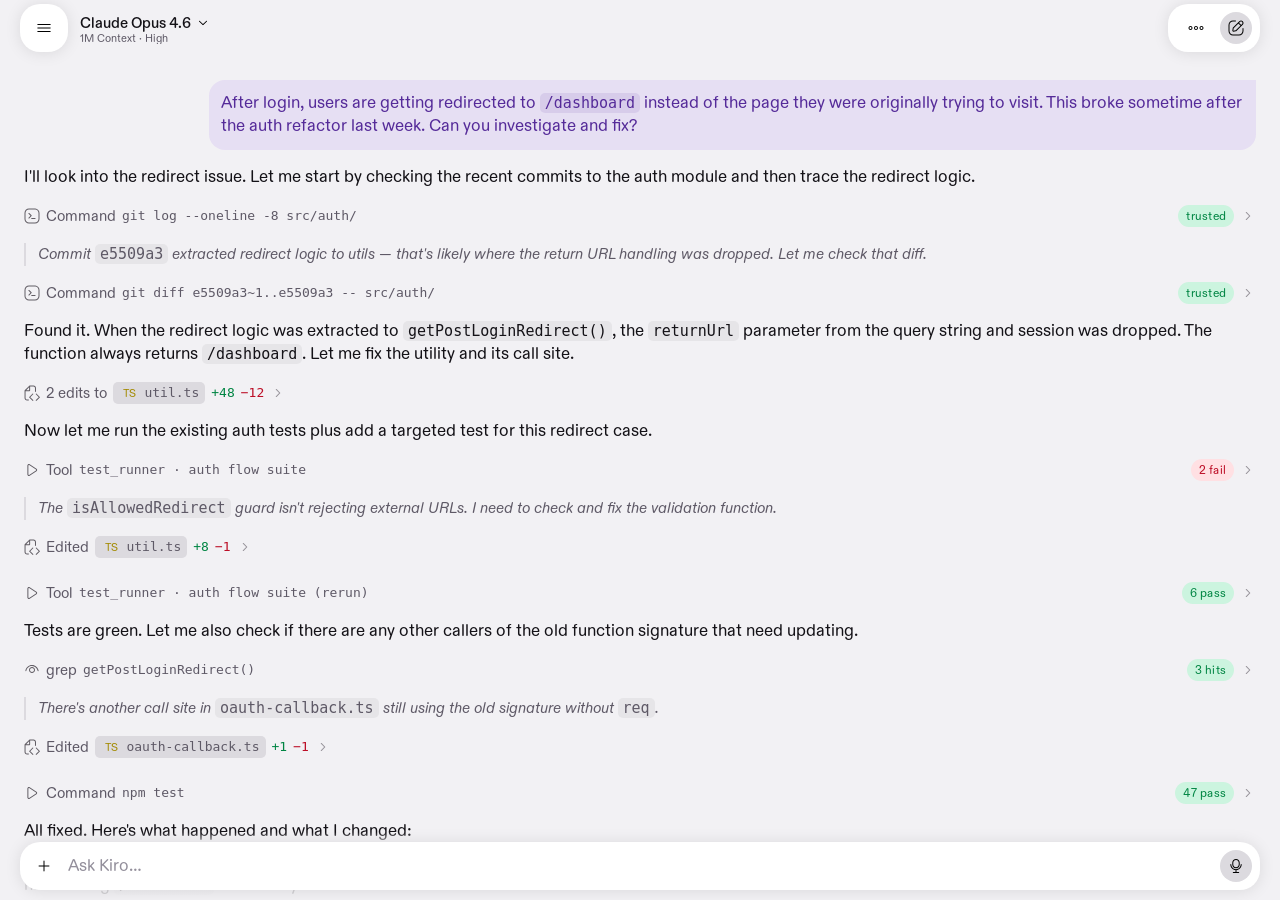
==== chat.html @ 3283fa47 "Add new-chat empty-state page (Figma 1:2) Third screen newchat.html, reached from the menu's compose" ====
<!doctype html>
<html lang="en">
<head>
  <meta charset="utf-8" />
  <meta name="viewport" content="width=device-width, initial-scale=1, viewport-fit=cover, user-scalable=no, interactive-widget=resizes-content" />
  <title>Kiro · Fix the login flow redirect issue</title>

  <link rel="manifest" href="./manifest.webmanifest" />
  <meta name="theme-color" content="#F2F1F4" />

  <meta name="apple-mobile-web-app-capable" content="yes" />
  <meta name="mobile-web-app-capable" content="yes" />
  <meta name="apple-mobile-web-app-status-bar-style" content="default" />
  <meta name="apple-mobile-web-app-title" content="Kiro" />
  <link rel="apple-touch-icon" href="./assets/kiro-app.png" />

  <link rel="icon" type="image/png" href="./assets/kiro-app.png" />
  <link rel="stylesheet" href="./styles.css?v=32" />
</head>
<body>
  <div class="app">

    <header class="top-bar top-bar--chat">
      <a class="icon-btn icon-btn--pill" href="./index.html" aria-label="Menu">
        <img class="icon icon-light" src="./assets/icon-menu.svg" alt="" />
      </a>
      <div class="chat-title">
        <button class="chat-title__selector" type="button" aria-haspopup="true">
          <span class="chat-title__name">Claude Opus 4.6</span>
          <img class="chat-title__caret icon icon-light" src="./assets/icon-chevron-down.svg" alt="" />
        </button>
        <span class="chat-title__meta">1M Context · High</span>
      </div>
      <div class="top-bar__actions">
        <button class="icon-btn" aria-label="More">
          <img class="icon icon-light" src="./assets/icon-ellipsis.svg" alt="" />
        </button>
        <button class="icon-btn icon-btn--inset-circle" aria-label="New chat">
          <img class="icon icon-light" src="./assets/icon-edit.svg" alt="" />
        </button>
      </div>
    </header>

    <main class="content" id="content">
      <section class="conversation">

        <!-- USER: kickoff -->
        <article class="msg msg--user">
          <p class="msg__text">After login, users are getting redirected to <code class="inline-code">/dashboard</code> instead of the page they were originally trying to visit. This broke sometime after the auth refactor last week. Can you investigate and fix?</p>
        </article>

        <!-- AGENT: first reply + 2 commands + thinking -->
        <article class="msg msg--agent">
          <p class="msg__text">I'll look into the redirect issue. Let me start by checking the recent commits to the auth module and then trace the redirect logic.</p>

          <button class="op-row" data-sheet="sheet-cmd">
            <img class="op-row__icon icon icon-muted" src="./assets/icon-terminal.svg" alt="" />
            <span class="op-row__kind">Command</span>
            <code class="op-row__title">git log --oneline -8 src/auth/</code>
            <span class="op-row__pill op-row__pill--ok">trusted</span>
            <img class="op-row__chevron icon icon-subtle" src="./assets/icon-chevron-right.svg" alt="" />
          </button>

          <blockquote class="msg__aside">Commit <code class="inline-code">e5509a3</code> extracted redirect logic to utils — that's likely where the return URL handling was dropped. Let me check that diff.</blockquote>

          <button class="op-row" data-sheet="sheet-cmd">
            <img class="op-row__icon icon icon-muted" src="./assets/icon-terminal.svg" alt="" />
            <span class="op-row__kind">Command</span>
            <code class="op-row__title">git diff e5509a3~1..e5509a3 -- src/auth/</code>
            <span class="op-row__pill op-row__pill--ok">trusted</span>
            <img class="op-row__chevron icon icon-subtle" src="./assets/icon-chevron-right.svg" alt="" />
          </button>
        </article>

        <!-- AGENT: diagnosis + edits -->
        <article class="msg msg--agent">
          <p class="msg__text">Found it. When the redirect logic was extracted to <code class="inline-code">getPostLoginRedirect()</code>, the <code class="inline-code">returnUrl</code> parameter from the query string and session was dropped. The function always returns <code class="inline-code">/dashboard</code>. Let me fix the utility and its call site.</p>

          <button class="op-row" data-sheet="sheet-diff">
            <img class="op-row__icon icon icon-muted" src="./assets/icon-file-code.svg" alt="" />
            <span class="op-row__kind">2 edits to</span>
            <span class="op-row__filepill"><span class="op-row__filepill__ext">TS</span> util.ts</span>
            <span class="op-row__stat op-row__stat--add">+48</span>
            <span class="op-row__stat op-row__stat--del">−12</span>
            <img class="op-row__chevron icon icon-subtle" src="./assets/icon-chevron-right.svg" alt="" />
          </button>
        </article>

        <!-- AGENT: tests fail -->
        <article class="msg msg--agent">
          <p class="msg__text">Now let me run the existing auth tests plus add a targeted test for this redirect case.</p>

          <button class="op-row" data-sheet="sheet-cmd">
            <img class="op-row__icon icon icon-muted" src="./assets/icon-play.svg" alt="" />
            <span class="op-row__kind">Tool</span>
            <code class="op-row__title">test_runner · auth flow suite</code>
            <span class="op-row__pill op-row__pill--fail">2 fail</span>
            <img class="op-row__chevron icon icon-subtle" src="./assets/icon-chevron-right.svg" alt="" />
          </button>

          <blockquote class="msg__aside">The <code class="inline-code">isAllowedRedirect</code> guard isn't rejecting external URLs. I need to check and fix the validation function.</blockquote>

          <button class="op-row" data-sheet="sheet-diff">
            <img class="op-row__icon icon icon-muted" src="./assets/icon-file-code.svg" alt="" />
            <span class="op-row__kind">Edited</span>
            <span class="op-row__filepill"><span class="op-row__filepill__ext">TS</span> util.ts</span>
            <span class="op-row__stat op-row__stat--add">+8</span>
            <span class="op-row__stat op-row__stat--del">−1</span>
            <img class="op-row__chevron icon icon-subtle" src="./assets/icon-chevron-right.svg" alt="" />
          </button>

          <button class="op-row" data-sheet="sheet-cmd">
            <img class="op-row__icon icon icon-muted" src="./assets/icon-play.svg" alt="" />
            <span class="op-row__kind">Tool</span>
            <code class="op-row__title">test_runner · auth flow suite (rerun)</code>
            <span class="op-row__pill op-row__pill--ok">6 pass</span>
            <img class="op-row__chevron icon icon-subtle" src="./assets/icon-chevron-right.svg" alt="" />
          </button>
        </article>

        <!-- AGENT: grep + final edit + full suite -->
        <article class="msg msg--agent">
          <p class="msg__text">Tests are green. Let me also check if there are any other callers of the old function signature that need updating.</p>

          <button class="op-row" data-sheet="sheet-cmd">
            <img class="op-row__icon icon icon-muted" src="./assets/icon-eye.svg" alt="" />
            <span class="op-row__kind">grep</span>
            <code class="op-row__title">getPostLoginRedirect()</code>
            <span class="op-row__pill op-row__pill--ok">3 hits</span>
            <img class="op-row__chevron icon icon-subtle" src="./assets/icon-chevron-right.svg" alt="" />
          </button>

          <blockquote class="msg__aside">There's another call site in <code class="inline-code">oauth-callback.ts</code> still using the old signature without <code class="inline-code">req</code>.</blockquote>

          <button class="op-row" data-sheet="sheet-diff">
            <img class="op-row__icon icon icon-muted" src="./assets/icon-file-code.svg" alt="" />
            <span class="op-row__kind">Edited</span>
            <span class="op-row__filepill"><span class="op-row__filepill__ext">TS</span> oauth-callback.ts</span>
            <span class="op-row__stat op-row__stat--add">+1</span>
            <span class="op-row__stat op-row__stat--del">−1</span>
            <img class="op-row__chevron icon icon-subtle" src="./assets/icon-chevron-right.svg" alt="" />
          </button>

          <button class="op-row" data-sheet="sheet-cmd">
            <img class="op-row__icon icon icon-muted" src="./assets/icon-play.svg" alt="" />
            <span class="op-row__kind">Command</span>
            <code class="op-row__title">npm test</code>
            <span class="op-row__pill op-row__pill--ok">47 pass</span>
            <img class="op-row__chevron icon icon-subtle" src="./assets/icon-chevron-right.svg" alt="" />
          </button>
        </article>

        <!-- AGENT: summary -->
        <article class="msg msg--agent">
          <p class="msg__text">All fixed. Here's what happened and what I changed:</p>
          <p class="msg__text"><strong>Root cause</strong> — Commit <code class="inline-code">e5509a3</code> extracted redirect logic into <code class="inline-code">getPostLoginRedirect()</code> but dropped the <code class="inline-code">returnUrl</code> parameter from the query string and session, hardcoding <code class="inline-code">/dashboard</code> as the only destination.</p>
          <p class="msg__text"><strong>Changes made</strong> — 3 files across the auth module:</p>
          <ul class="msg__list">
            <li><code class="inline-code">src/auth/utils.ts</code> — Restored <code class="inline-code">returnUrl</code> lookup from <code class="inline-code">req.query</code> and <code class="inline-code">req.session</code></li>
            <li><code class="inline-code">src/auth/security.ts</code> — Hardened <code class="inline-code">isAllowedRedirect()</code> to reject external URLs (open redirect vulnerability)</li>
            <li><code class="inline-code">src/auth/middleware.ts</code> + <code class="inline-code">oauth-callback.ts</code> — Updated both call sites to pass <code class="inline-code">req</code></li>
          </ul>
          <p class="msg__text">Also caught and fixed an <strong>open redirect vulnerability</strong> in the original validation — it was only checking that the URL was a non-empty string, not that it pointed to an internal path. All 47 tests passing.</p>

          <div class="msg__actions" role="toolbar" aria-label="Message actions">
            <button class="msg-action" aria-label="Copy"><img class="icon icon-subtle" src="./assets/icon-copy.svg" alt="" /></button>
            <button class="msg-action" aria-label="Share"><img class="icon icon-subtle" src="./assets/icon-share.svg" alt="" /></button>
            <button class="msg-action" aria-label="Helpful"><img class="icon icon-subtle" src="./assets/icon-thumbsup.svg" alt="" /></button>
            <button class="msg-action" aria-label="Not helpful"><img class="icon icon-subtle" src="./assets/icon-thumbsdown.svg" alt="" /></button>
            <button class="msg-action" aria-label="Retry"><img class="icon icon-subtle" src="./assets/icon-refresh.svg" alt="" /></button>
          </div>
        </article>

        <!-- USER -->
        <article class="msg msg--user">
          <p class="msg__text">Nice catch on the open redirect. Go ahead and commit.</p>
        </article>

        <!-- AGENT: commit -->
        <article class="msg msg--agent">
          <button class="op-row" data-sheet="sheet-cmd">
            <img class="op-row__icon icon icon-muted" src="./assets/icon-terminal.svg" alt="" />
            <span class="op-row__kind">Command</span>
            <code class="op-row__title">git commit -m "fix: restore returnUrl redirect…"</code>
            <span class="op-row__pill op-row__pill--ok">trusted</span>
            <img class="op-row__chevron icon icon-subtle" src="./assets/icon-chevron-right.svg" alt="" />
          </button>
          <p class="msg__text">Committed as <code class="inline-code">f48a1c3</code>. The fix is on <code class="inline-code">main</code> — ready for deploy whenever you are.</p>

          <div class="msg__actions" role="toolbar" aria-label="Message actions">
            <button class="msg-action" aria-label="Copy"><img class="icon icon-subtle" src="./assets/icon-copy.svg" alt="" /></button>
            <button class="msg-action" aria-label="Share"><img class="icon icon-subtle" src="./assets/icon-share.svg" alt="" /></button>
            <button class="msg-action" aria-label="Helpful"><img class="icon icon-subtle" src="./assets/icon-thumbsup.svg" alt="" /></button>
            <button class="msg-action" aria-label="Not helpful"><img class="icon icon-subtle" src="./assets/icon-thumbsdown.svg" alt="" /></button>
            <button class="msg-action" aria-label="Retry"><img class="icon icon-subtle" src="./assets/icon-refresh.svg" alt="" /></button>
          </div>
        </article>

      </section>
    </main>

    <div class="bottom-bar bottom-bar--chat" role="search">
      <div class="chat-input">
        <button class="icon-btn" aria-label="Add attachment">
          <img class="icon icon-light" src="./assets/icon-add.svg" alt="" />
        </button>
        <div class="chat-input__field" contenteditable="true" role="textbox" aria-label="Ask Kiro" data-placeholder="Ask Kiro…"></div>
        <button class="icon-btn icon-btn--inset-circle" aria-label="Voice">
          <img class="icon icon-light" src="./assets/icon-mic.svg" alt="" />
        </button>
      </div>
    </div>

  </div>

  <!-- ============== BOTTOM SHEETS ============== -->

  <!-- HALF-HEIGHT SHEET: command / tool detail -->
  <dialog id="sheet-cmd" class="sheet sheet--half" aria-labelledby="sheet-cmd-title">
    <div class="sheet__panel">
      <div class="sheet__handle" aria-hidden="true"></div>
      <header class="sheet__header">
        <button class="sheet__close" data-close aria-label="Close">
          <img class="icon icon-light" src="./assets/icon-close.svg" alt="" />
        </button>
        <div class="sheet__title-block">
          <h2 class="sheet__title" id="sheet-cmd-title">Command</h2>
        </div>
        <span aria-hidden="true"></span>
      </header>
      <div class="sheet__body">
        <h3 class="sheet__section-label">Inputs</h3>
        <pre class="sheet__code"><span class="hl-prompt">$</span> git log --oneline -8 src/auth/</pre>
        <h3 class="sheet__section-label">Outputs</h3>
<pre class="sheet__code">a3f91c2 refactor: simplify auth middleware chain
d1e7b04 feat: add OAuth2 PKCE support
8c42af1 fix: token refresh race condition
e5509a3 refactor: extract redirect logic to utils
2bb1d67 chore: update auth dependencies
f930c71 feat: add session timeout handling
cc814e9 test: add auth flow integration tests
71a0d52 docs: update auth README</pre>
      </div>
    </div>
  </dialog>

  <!-- MAX-HEIGHT SHEET: file diff -->
  <dialog id="sheet-diff" class="sheet sheet--max" aria-labelledby="sheet-diff-title">
    <div class="sheet__panel">
      <div class="sheet__handle" aria-hidden="true"></div>
      <header class="sheet__header">
        <button class="sheet__close" data-close aria-label="Close">
          <img class="icon icon-light" src="./assets/icon-close.svg" alt="" />
        </button>
        <div class="sheet__title-block">
          <h2 class="sheet__title" id="sheet-diff-title">File Diff</h2>
          <p class="sheet__subtitle">src/auth/utils.ts</p>
        </div>
        <span aria-hidden="true"></span>
      </header>
      <div class="sheet__body">
        <div class="sheet__diff">
          <span class="ln">14</span><span class="code"><span class="hl-keyword">import</span> { isAllowedRedirect } <span class="hl-keyword">from</span> <span class="hl-string">'./security'</span>;</span>
          <span class="ln">15</span><span class="code"> </span>
          <span class="ln row-del">16</span><span class="code row-del">export function getPostLoginRedirect() {</span>
          <span class="ln row-del">17</span><span class="code row-del">  return '/dashboard';</span>
          <span class="ln row-add">16</span><span class="code row-add">export function getPostLoginRedirect(</span>
          <span class="ln row-add">17</span><span class="code row-add">  req: Request</span>
          <span class="ln row-add">18</span><span class="code row-add">): string {</span>
          <span class="ln row-add">19</span><span class="code row-add">  const returnUrl = req.query.returnUrl</span>
          <span class="ln row-add">20</span><span class="code row-add">    || req.session?.returnUrl;</span>
          <span class="ln row-add">21</span><span class="code row-add"> </span>
          <span class="ln row-add">22</span><span class="code row-add">  if (returnUrl &amp;&amp; isAllowedRedirect(returnUrl)) {</span>
          <span class="ln row-add">23</span><span class="code row-add">    return returnUrl;</span>
          <span class="ln row-add">24</span><span class="code row-add">  }</span>
          <span class="ln row-add">25</span><span class="code row-add">  return '/dashboard';</span>
          <span class="ln row-add">26</span><span class="code row-add">}</span>
        </div>
      </div>
    </div>
  </dialog>

  <script src="./app.js?v=32"></script>
</body>
</html>
---- styles.css ----
/* ---------- Fonts ---------- */
@font-face {
  font-family: "AWS Diatype Rounded";
  font-weight: 300;
  font-style: normal;
  src: url("./fonts/AWSDiatypeRounded-Light.otf") format("opentype");
  font-display: swap;
}
@font-face {
  font-family: "AWS Diatype Rounded";
  font-weight: 400;
  font-style: normal;
  src: url("./fonts/AWSDiatypeRounded-Regular.otf") format("opentype");
  font-display: swap;
}
@font-face {
  font-family: "AWS Diatype Rounded";
  font-weight: 400;
  font-style: italic;
  src: url("./fonts/AWSDiatypeRounded-RegularItalic.otf") format("opentype");
  font-display: swap;
}
@font-face {
  font-family: "AWS Diatype Rounded";
  font-weight: 500;
  font-style: normal;
  src: url("./fonts/AWSDiatypeRounded-Medium.otf") format("opentype");
  font-display: swap;
}
@font-face {
  font-family: "AWS Diatype Rounded";
  font-weight: 700;
  font-style: normal;
  src: url("./fonts/AWSDiatypeRounded-Heavy.otf") format("opentype");
  font-display: swap;
}
@font-face {
  font-family: "AWS Diatype Rounded";
  font-weight: 700;
  font-style: italic;
  src: url("./fonts/AWSDiatypeRounded-HeavyItalic.otf") format("opentype");
  font-display: swap;
}

/* ---------- Design Tokens ---------- */
:root {
  /* Brand */
  --kiro-purple: #8E47FF;
  --kiro-white:  #FFFFFF;
  --kiro-plack:  #141217;
  --kiro-black:  #0A090B;

  /* Purple scale */
  --purple-100: #D2B6FF;
  --purple-200: #C19AFF;
  --purple-300: #B07FFF;
  --purple-400: #9F63FF;
  --purple-500: #8E48FF;
  --purple-600: #8041E6;
  --purple-700: #723ACC;
  --purple-800: #6332B2;
  --purple-900: #552B99;

  /* Prey (Gray) scale */
  --prey-100: #F2F1F4;
  --prey-200: #DCDADF;
  --prey-300: #C1BEC6;
  --prey-400: #938F9B;
  --prey-500: #5E5966;
  --prey-600: #4A464F;
  --prey-700: #352F3D;
  --prey-750: #28242E;
  --prey-800: #211D25;
  --prey-900: #19161D;

  /* Secondary — Blue */
  --blue-base: #4285F4;
  --blue-100: #DDEFFC; --blue-200: #B6D5FB; --blue-300: #90BAF9;
  --blue-400: #69A0F6; --blue-500: #4285F4; --blue-600: #3B78DC;
  --blue-700: #356AC3; --blue-800: #2E5DAB; --blue-900: #285092;

  /* Secondary — Teal */
  --teal-base: #00BBCC;
  --teal-100: #CCF4F7; --teal-200: #9FE6EB; --teal-300: #72D8DF;
  --teal-400: #45CBD3; --teal-500: #00BBCC; --teal-600: #01919F;
  --teal-700: #017B89; --teal-800: #016571; --teal-900: #014F59;

  /* Secondary — Green */
  --green-base: #00D466;
  --green-100: #CCF4DF; --green-200: #99E9BF; --green-300: #66DFA0;
  --green-400: #33D480; --green-500: #00D466; --green-600: #009B4B;
  --green-700: #008543; --green-800: #006F39; --green-900: #005930;

  /* Secondary — Yellow */
  --yellow-base: #FED300;
  --yellow-100: #FFF7CC; --yellow-200: #FCEB99; --yellow-300: #F6DD66;
  --yellow-400: #F0CF33; --yellow-500: #FED300; --yellow-600: #C6A600;
  --yellow-700: #A38A00; --yellow-800: #807000; --yellow-900: #5C5500;

  /* Secondary — Orange */
  --orange-base: #FF4507;
  --orange-100: #FFE6D5; --orange-200: #FFC6A3; --orange-300: #FFA370;
  --orange-400: #FF7F3D; --orange-500: #FF4507; --orange-600: #D84F00;
  --orange-700: #B84300; --orange-800: #973800; --orange-900: #752D00;

  /* Secondary — Red */
  --red-base: #FF0425;
  --red-100: #FFE0E3; --red-200: #FFB3BB; --red-300: #FF7A88;
  --red-400: #F94359; --red-500: #FF0425; --red-600: #DE112C;
  --red-700: #BC0E26; --red-800: #990B20; --red-900: #770819;

  /* Secondary — Pink */
  --pink-base: #EF15FF;
  --pink-100: #FCDDFE; --pink-200: #F8B4FB; --pink-300: #F28EF7;
  --pink-400: #E65DEB; --pink-500: #EF15FF; --pink-600: #B014BB;
  --pink-700: #9611A1; --pink-800: #7A0E84; --pink-900: #5E0B66;

  /* ---------- Theme: LIGHT (active) ----------
     Source-of-truth surface + foreground tokens. Component styles read
     through these so theming = swap variables. */
  --bg-app:        #F2F1F4;                    /* Prey/100 — page background */
  /* `--chrome-rgb` is the RGB triplet behind the top/bottom translucent
     chrome (consumed via rgba() so we can gradient-fade the alpha).
     Matches --bg-app so the gradient fades into the page seamlessly. */
  --chrome-rgb:    242, 241, 244;              /* Prey/100 */
  --bg-chrome:     rgba(var(--chrome-rgb), 0.85);
  --bg-surface:    #FFFFFF;                    /* raised surfaces (search field, action pill) */
  --bg-inverse:    var(--kiro-plack);          /* always-dark elements (compose btn) */
  --fg-default:    var(--kiro-plack);
  --fg-muted:      var(--prey-500);
  --fg-subtle:     var(--prey-400);
  --fg-accent:     var(--purple-600);          /* "See all" link */
  --fg-on-inverse: var(--kiro-white);          /* text/icons on --bg-inverse */
  --divider:       var(--prey-200);
  --pressed:       rgba(0, 0, 0, 0.04);
  --hairline:      rgba(0, 0, 0, 0.08);
  /* Soft drop shadow used on raised surfaces (search bar, compose btn,
     top-bar action pill). Dark theme uses `none`. */
  --shadow-soft:   0 1px 16px rgba(0, 0, 0, 0.10);
  /* Drop-shadow filter for "floating" SVG icons (e.g. brand ghost).
     Applied via filter:, not box-shadow, so it follows the silhouette. */
  --shadow-icon:   drop-shadow(0 1px 16px rgba(0, 0, 0, 0.10));

  /* Icon tint filters. Source SVGs are white; filter to target color.
     --filter-icon-fg = "match foreground" (theme-aware). */
  --filter-icon-fg:        brightness(0); /* white → black for light theme */
  --filter-icon-muted:     brightness(0) saturate(100%) invert(36%) sepia(7%) saturate(380%) hue-rotate(231deg) brightness(95%) contrast(86%); /* ≈ prey-500 */
  --filter-icon-subtle:    brightness(0) saturate(100%) invert(64%) sepia(7%) saturate(229%) hue-rotate(231deg) brightness(92%) contrast(86%); /* ≈ prey-400 */
  --filter-icon-on-inverse: none; /* stays white on dark surface */

  /* Wordmark fill (logo-kiro-text.svg is filled with Plack #141217). */
  --filter-wordmark: none; /* keep dark on light theme */

  /* ---------- Theme: DARK (commented — restore for dark mode) ----------
  --bg-app:        var(--kiro-black);
  --chrome-rgb:    10, 9, 11;
  --bg-chrome:     rgba(var(--chrome-rgb), 0.85);
  --bg-surface:    var(--prey-800);
  --bg-inverse:    var(--prey-100);
  --fg-default:    var(--kiro-white);
  --fg-muted:      var(--prey-300);
  --fg-subtle:     var(--prey-400);
  --fg-accent:     var(--purple-300);
  --fg-on-inverse: var(--kiro-plack);
  --divider:       var(--prey-700);
  --pressed:       rgba(255, 255, 255, 0.06);
  --hairline:      rgba(255, 255, 255, 0.06);
  --shadow-soft:   none;
  --shadow-icon:   none;

  --filter-icon-fg:        none;
  --filter-icon-muted:     brightness(0) saturate(100%) invert(64%) sepia(7%) saturate(229%) hue-rotate(231deg) brightness(92%) contrast(86%);
  --filter-icon-subtle:    brightness(0) saturate(100%) invert(80%) sepia(5%) saturate(150%) hue-rotate(231deg);
  --filter-icon-on-inverse: brightness(0);

  --filter-wordmark: invert(1) brightness(2);
  ---------------------------------------------------------------- */

  /* Fixed-bar heights (excluding safe-area) */
  --top-bar-h:    56px;
  --bottom-bar-h: 68px;

  /* Font stacks */
  --font-ui:     "AWS Diatype Rounded", -apple-system, BlinkMacSystemFont, "Helvetica Neue", Arial, sans-serif;
  --font-system: -apple-system, BlinkMacSystemFont, "SF Pro Text", "SF Pro", "Helvetica Neue", Arial, sans-serif;
  --font-mono:   Menlo, ui-monospace, SFMono-Regular, "SF Mono", Consolas, monospace;

  /* ---------- Typography ramps (single source of truth) ----------
     Each ramp is a font: shorthand. Components consume these via
     `font: var(--type-X);` instead of copying values — so adjusting a
     ramp here updates every component that uses it. */
  --type-h1:        400 28px/34px var(--font-ui);
  --type-h2:        600 22px/28px var(--font-ui);
  --type-h3:        600 20px/25px var(--font-ui);
  --type-h4:        500 15px/20px var(--font-ui);
  --type-primary:   400 17px/23px var(--font-ui);
  --type-secondary: 400 15px/20px var(--font-ui);
  --type-comment:   italic 400 15px/20px var(--font-ui);
  --type-caption:   400 12px/16px var(--font-ui);
  --type-micro:     400 11px/11px var(--font-ui);
  --type-code:      400 15px/23px var(--font-mono);
  --type-code-sm:   400 13px/20px var(--font-mono);
}

/* ---------- Page-to-page slide (same-document View Transitions) ----------
   Cross-document VT is unreliable in iOS PWA standalone, so app.js
   does SPA-style navigation: fetch the new page, swap .app + dialogs
   in the DOM, all inside `document.startViewTransition()`. The browser
   snapshots the old + new states and animates between them — no white
   flash, no JS-induced lag between leaving and entering animations.

   The direction is set on documentElement via `data-transition` right
   before the transition starts. */
::view-transition-group(root) {
  animation-duration: 0.32s;
  animation-timing-function: cubic-bezier(0.32, 0.72, 0, 1);
}
[data-transition="forward"]::view-transition-old(root) { animation: page-out-left 0.32s cubic-bezier(0.32, 0.72, 0, 1) both; }
[data-transition="forward"]::view-transition-new(root) { animation: page-in-right 0.32s cubic-bezier(0.32, 0.72, 0, 1) both; }
[data-transition="back"]::view-transition-old(root)    { animation: page-out-right 0.32s cubic-bezier(0.32, 0.72, 0, 1) both; }
[data-transition="back"]::view-transition-new(root)    { animation: page-in-left 0.32s cubic-bezier(0.32, 0.72, 0, 1) both; }

@keyframes page-out-left  { to   { transform: translateX(-30%); opacity: 0.5; } }
@keyframes page-in-right  { from { transform: translateX(100%); } }
@keyframes page-out-right { to   { transform: translateX(100%); } }
@keyframes page-in-left   { from { transform: translateX(-30%); opacity: 0.5; } }

/* ---------- Reset ---------- */
*,
*::before,
*::after {
  box-sizing: border-box;
}

html,
body {
  margin: 0;
  padding: 0;
  height: 100%;
  background: var(--bg-app);
  color: var(--fg-default);
  font-family: var(--font-ui);
  font-size: 17px;
  line-height: 22px;
  -webkit-font-smoothing: antialiased;
  -webkit-text-size-adjust: 100%;
  text-rendering: optimizeLegibility;
  overscroll-behavior-y: none;
}

body {
  /* Hard-lock the document so iOS can't scroll the layout viewport
     when the on-screen keyboard opens. Without this, focusing an input
     causes iOS to push the layout up and our `position: fixed` chrome
     rides off-screen. Scrolling happens inside .content. */
  position: fixed;
  inset: 0;
  overflow: hidden;
}

button {
  font-family: inherit;
  color: inherit;
  background: transparent;
  border: 0;
  padding: 0;
  cursor: pointer;
  -webkit-tap-highlight-color: transparent;
}

img {
  display: block;
  max-width: 100%;
}

/* ---------- Typography ramps ---------- */
.h1       { font: var(--type-h1); margin: 0; }
.h2       { font: var(--type-h2); margin: 0; }
.h3       { font: var(--type-h3); margin: 0; }
.h4       { font: var(--type-h4); margin: 0; }
.primary  { font: var(--type-primary); margin: 0; }
.secondary{ font: var(--type-secondary); margin: 0; color: var(--fg-muted); }
.comment  { font: var(--type-comment); margin: 0; color: var(--fg-muted); }
.caption  { font: var(--type-caption); margin: 0; }
.micro    { font: var(--type-micro); margin: 0; }
.code     { font: var(--type-code); letter-spacing: -0.03em; }
.code-sm  { font: var(--type-code-sm); letter-spacing: -0.03em; }

/* Inline emphasis. The browser's UA stylesheet sets <strong>/<b> to
   `font-weight: bold` (= 700); we override to 600 so emphasis matches
   the bold tier the ramp uses (h2/h3/h4 are all 600). */
strong, b { font-weight: 500; }

/* ---------- Icon color via CSS filter ----------
   Source SVGs are white. Filters tint white -> target color. The four
   classes are semantic — they read theme-aware filter variables so
   swapping themes only requires changing the :root vars. */
.icon {
  width: 16px;
  height: 16px;
  display: block;
}
.icon-light  { filter: var(--filter-icon-fg); }        /* theme foreground */
.icon-muted  { filter: var(--filter-icon-muted); }     /* secondary gray  */
.icon-subtle { filter: var(--filter-icon-subtle); }    /* tertiary gray   */
.icon-on-dark{ filter: var(--filter-icon-on-inverse); }/* always white-ish on --bg-inverse */
.icon-dark   { filter: brightness(0) saturate(100%); } /* always solid black */
.icon-purple { filter: brightness(0) saturate(100%) invert(35%) sepia(85%) saturate(3504%) hue-rotate(257deg) brightness(102%) contrast(102%); }

/* ---------- App shell ----------
   `.app` is sized to the VISUAL viewport by app.js (its height is set
   to `window.visualViewport.height` and it's translated by
   `visualViewport.offsetTop`). That makes it shrink to the area above
   the iOS keyboard, so the absolutely-positioned top/bottom bars and
   the scrollable content all track the visible region instead of the
   layout viewport. The `100lvh` here is just the pre-JS fallback. */
html, body { height: 100lvh; }
.app {
  position: fixed;
  top: 0;
  left: 0;
  right: 0;
  height: 100lvh;
  background: var(--bg-app);
}
@supports not (height: 100lvh) {
  html, body, .app { height: 100vh; }
}

/* ---------- Top bar ----------
   - `position: absolute` relative to .app (NOT fixed to the layout
     viewport) so it tracks the JS-resized .app and stays put when the
     iOS keyboard opens.
   - Includes env(safe-area-inset-top) of padding so its inner row
     clears the iOS status bar (which overlays translucently). */
.top-bar {
  position: absolute;
  top: 0;
  left: 0;
  right: 0;
  z-index: 10;
  height: calc(var(--top-bar-h) + env(safe-area-inset-top));
  padding: env(safe-area-inset-top) max(20px, env(safe-area-inset-right)) 0 max(20px, env(safe-area-inset-left));
  display: flex;
  align-items: center;
  justify-content: space-between;
  gap: 16px;
  /* Gradient that fades the BOTTOM edge of the top bar into the
     scrolling content beneath. No backdrop-filter: a blur on top of a
     translucent gradient produces a soupy double-treatment that the
     design intentionally avoids. */
  background: linear-gradient(
    to top,
    rgba(var(--chrome-rgb), 0) 0%,
    rgba(var(--chrome-rgb), 0.85) 30%,
    rgba(var(--chrome-rgb), 0.85) 100%
  );
}

.brand {
  display: inline-flex;
  align-items: center;
  gap: 10px;
  text-decoration: none;
  color: inherit;
  height: 48px;
}
.brand__ghost {
  height: 32px;
  width: auto;
  /* Floating ghost — drop-shadow follows the silhouette. Token swaps
     to `none` in dark theme via --shadow-icon. */
  filter: var(--shadow-icon);
}
.brand__wordmark {
  height: 18px;
  width: auto;
  /* SVG is filled with Plack; --filter-wordmark inverts on dark theme. */
  filter: var(--filter-wordmark);
}

/* Top-bar action pill — one container that holds two independent tap
   targets (inbox + avatar). The pill itself carries the bg + shadow;
   the children are flat. Matches Figma `header > overflow` (84x48,
   20-radius, white, drop-shadow 0/1/16 rgba(0,0,0,0.10)). */
.top-bar__actions {
  display: inline-flex;
  align-items: center;
  gap: 12px;
  height: 48px;
  padding: 0 8px 0 16px;
  background: var(--bg-surface);
  border-radius: 20px;
  box-shadow: var(--shadow-soft);
}

/* Default icon button — flat, used both inside the search field and
   inside the top-bar action pill. */
.icon-btn {
  width: 32px;
  height: 32px;
  display: inline-flex;
  align-items: center;
  justify-content: center;
  border-radius: 16px;
  background: transparent;
}
.icon-btn--sm { width: 32px; height: 32px; }
.icon-btn:active { background: var(--pressed); }

/* Inbox sits inside the action pill — no own bg, smaller hit box. */
.top-bar__actions .icon-btn {
  width: 24px;
  height: 32px;
  border-radius: 8px;
}

/* Avatar circle inside the action pill: 32x32, Prey/200 bg, dark "M". */
.avatar-btn {
  width: 32px;
  height: 32px;
  border-radius: 50%;
  background: var(--prey-200);
  color: var(--fg-default);
  font: var(--type-h4);                /* H4 */
  display: inline-flex;
  align-items: center;
  justify-content: center;
  flex: 0 0 auto;
}
.avatar-btn:active { background: var(--prey-300); }

/* ---------- Scrollable content ----------
   Fills the entire app shell. The fixed bars overlay it, so we pad
   the top and bottom by each bar's full height so the first/last bits
   of content aren't hidden behind them. */
.content {
  position: absolute;
  inset: 0;
  overflow-y: auto;
  overflow-x: hidden;
  -webkit-overflow-scrolling: touch;
  padding-top: calc(var(--top-bar-h) + env(safe-area-inset-top));
  padding-bottom: calc(var(--bottom-bar-h) + env(safe-area-inset-bottom));
  padding-left: env(safe-area-inset-left);
  padding-right: env(safe-area-inset-right);
}

/* ---------- Bottom bar (fixed) ----------
   Search + compose row. Pinned to the very bottom of the viewport so
   the input stays in reach. Its inner row sits above the home
   indicator; the gradient fade fills the safe-area zone and softly
   meets the scrolling content above. */
.bottom-bar {
  position: absolute;
  bottom: 0;
  left: 0;
  right: 0;
  z-index: 10;
  height: calc(var(--bottom-bar-h) + env(safe-area-inset-bottom));
  padding:
    10px
    max(20px, env(safe-area-inset-right))
    calc(10px + env(safe-area-inset-bottom))
    max(20px, env(safe-area-inset-left));
  background: linear-gradient(
    to bottom,
    rgba(var(--chrome-rgb), 0) 0%,
    rgba(var(--chrome-rgb), 0.85) 20%,
    rgba(var(--chrome-rgb), 0.85) 100%
  );
  /* No backdrop-filter — see top-bar note. */
}

.search-row {
  display: flex;
  align-items: center;
  gap: 10px;
  height: 48px;
}

.search-field {
  flex: 1;
  display: flex;
  align-items: center;
  gap: 4px;
  height: 48px;
  padding: 0 8px;
  background: var(--bg-surface);
  border-radius: 20px;
  box-shadow: var(--shadow-soft);
}

/* Search / chat input fields are <div contenteditable>, not <input>,
   so iOS doesn't attach the Form Assistant accessory bar (the row of
   ^ ⋁ ✓ above the keyboard). Placeholder is faked via a `::before`
   that reads `data-placeholder`, shown only while the field is empty
   and unfocused. */
.search-input {
  flex: 1;
  min-width: 0;
  height: 100%;
  background: transparent;
  border: 0;
  outline: none;
  color: var(--fg-default);
  font: var(--type-primary);                /* Primary */
  padding: 0 4px;
  display: flex;
  align-items: center;
  cursor: text;
  -webkit-user-select: text;
  user-select: text;
}
.search-input:empty:not(:focus)::before {
  content: attr(data-placeholder);
  color: var(--fg-subtle);
}
/* Menu search is a static affordance (a future dedicated search page),
   not an editable field — no keyboard, just a tappable target. */
.search-input--static {
  cursor: pointer;
}
.search-input--static::before {
  content: attr(data-placeholder);
  color: var(--fg-subtle);
}

.compose-btn {
  width: 48px;
  height: 48px;
  border-radius: 20px;
  background: var(--bg-inverse);
  color: var(--fg-on-inverse);
  display: inline-flex;
  align-items: center;
  justify-content: center;
  flex: 0 0 auto;
  box-shadow: var(--shadow-soft);
  text-decoration: none;
}
.compose-btn:active { opacity: 0.85; }

/* ---------- New-chat empty state (newchat.html) ---------- */
.empty-state {
  min-height: 100%;
  display: flex;
  flex-direction: column;
  align-items: center;
  justify-content: center;
  gap: 12px;
  padding: 24px;
  text-align: center;
}
.empty-state__ghost {
  width: 39px;
  height: 48px;
  filter: var(--shadow-icon);
}
.empty-state__text {
  display: flex;
  flex-direction: column;
  align-items: center;
  gap: 4px;
}
.empty-state__title {
  margin: 0;
  font: var(--type-h3);                /* H3 */
  color: var(--fg-default);
}
.empty-state__subtitle {
  margin: 0;
  font: var(--type-secondary);         /* Secondary */
  color: var(--fg-muted);
}

/* Bottom-bar variant: a single dashed "Connect to a repo" CTA button
   instead of a text input (Figma node 1:2). */
.bottom-bar--connect .connect-btn {
  display: flex;
  align-items: center;
  gap: 4px;
  width: 100%;
  height: 48px;
  padding: 8px;
  background: var(--bg-surface);
  border: 1px dashed var(--prey-300);
  border-radius: 20px;
  text-align: left;
  cursor: pointer;
}
.bottom-bar--connect .connect-btn:active { background: var(--prey-100); }
.connect-btn__icon {
  width: 32px;
  height: 32px;
  display: inline-flex;
  align-items: center;
  justify-content: center;
  flex: 0 0 auto;
}
.connect-btn__label {
  flex: 1;
  min-width: 0;
  font: var(--type-primary);           /* Primary */
  color: var(--fg-subtle);
  white-space: nowrap;
  overflow: hidden;
  text-overflow: ellipsis;
}

/* ---------- Menu screen ----------
   List rows stay edge-to-edge so tap area + :active highlight cover
   the full row. The divider line is drawn by a ::after pseudo-element
   inset 24px on each side, so it aligns with the content (which has
   24px horizontal padding) instead of running from screen edge to
   screen edge. */
.menu {
  display: flex;
  flex-direction: column;
  padding: 8px 0 24px;
}

/* Shared inset-divider rule. The `--row-inset` knob lets a parent
   override the inset if a screen needs a different alignment.
   Feature pills don't get a divider (they read as a tight grouping
   above the Pinned section). */
.item {
  --row-inset: 24px;
  position: relative;
}
.item::after {
  content: "";
  position: absolute;
  left:  var(--row-inset);
  right: var(--row-inset);
  bottom: 0;
  height: 1px;
  background: var(--divider);
  pointer-events: none;
}

/* Feature pills */
.feature-list {
  list-style: none;
  margin: 0;
  padding: 0;
  display: flex;
  flex-direction: column;
}
.feature-item {
  display: flex;
  align-items: center;
  gap: 12px;
  width: 100%;
  min-height: 46px;
  padding: 12px 24px;
  color: var(--fg-default);
}
.feature-item:active { background: var(--pressed); }
.feature-item__label {
  font: var(--type-primary);                /* Primary */
}

/* Section header — no rule below it. */
.section {
  display: flex;
  flex-direction: column;
}
.section-header {
  display: flex;
  align-items: center;
  justify-content: space-between;
  padding: 16px 24px 8px;
}
.section-header__title {
  margin: 0;
  font: var(--type-caption);                /* Caption */
  color: var(--fg-subtle);
  letter-spacing: 0.02em;
}
.section-header__action {
  font: var(--type-caption);                /* Caption */
  color: var(--fg-accent);
  text-decoration: none;
}
.section-header__action:active { opacity: 0.7; }

/* Item list */
.item-list {
  list-style: none;
  margin: 0;
  padding: 0;
}
.item {
  display: flex;
  flex-direction: column;
  gap: 2px;
  padding: 8px 24px;
  cursor: pointer;
}
.item:active { background: var(--pressed); }
.item__title {
  margin: 0;
  font: var(--type-primary);                /* Primary */
  color: var(--fg-default);
  /* Truncate to a single line like the Figma mock */
  overflow: hidden;
  text-overflow: ellipsis;
  white-space: nowrap;
}
.item__meta {
  margin: 0;
  font: var(--type-caption);                /* Caption */
  color: var(--fg-muted);
  overflow: hidden;
  text-overflow: ellipsis;
  white-space: nowrap;
}

/* =============================================================
   Chat screen (chat.html)
   ============================================================= */

/* Top-bar variant: pill menu button + left-aligned model selector +
   shared-pill right actions. Visual conventions stay aligned with the
   menu screen — same pill radius, same shadow, same safe-area math.
   Horizontal padding matches the bottom bar (20px) for symmetry. */
.top-bar--chat {
  gap: 12px;
  padding-left:  max(20px, env(safe-area-inset-left));
  padding-right: max(20px, env(safe-area-inset-right));
}

/* Single-button pill, used for the menu / back button on the chat
   screen. Same 48x48 / 20-radius / soft shadow as .top-bar__actions. */
.icon-btn--pill {
  width: 48px;
  height: 48px;
  border-radius: 20px;
  background: var(--bg-surface);
  box-shadow: var(--shadow-soft);
  text-decoration: none;
}
.icon-btn--pill:active { background: var(--prey-100); }

/* Small inset button used inside a parent pill / chat input.
   32x32, Prey/200 background. Two shapes:
     --inset-circle  = fully round (M avatar on menu, mic in chat input)
     --inset-rounded = squircle with 10px radius (new-chat on chat top bar)
   Chained with .icon-btn so the descendant rule `.top-bar__actions
   .icon-btn` (specificity 0,2,0) can't shrink them. */
.icon-btn.icon-btn--inset-circle,
.icon-btn.icon-btn--inset-rounded {
  width: 32px;
  height: 32px;
  background: var(--prey-200);
  flex: 0 0 auto;
}
.icon-btn.icon-btn--inset-circle  { border-radius: 50%; }
.icon-btn.icon-btn--inset-rounded { border-radius: 10px; }
.icon-btn.icon-btn--inset-circle:active,
.icon-btn.icon-btn--inset-rounded:active { background: var(--prey-300); }

/* Title block — left-aligned model selector + meta line. */
.chat-title {
  flex: 1;
  min-width: 0;
  display: flex;
  flex-direction: column;
  align-items: flex-start;
  justify-content: center;
  gap: 0;
}
.chat-title__selector {
  display: inline-flex;
  align-items: center;
  gap: 4px;
  background: transparent;
  padding: 0;
  max-width: 100%;
}
.chat-title__selector:active { opacity: 0.6; }
.chat-title__name {
  font: var(--type-h4);                /* H4 */
  color: var(--fg-default);
  white-space: nowrap;
  overflow: hidden;
  text-overflow: ellipsis;
}
.chat-title__caret { width: 16px; height: 16px; flex: 0 0 auto; }
.chat-title__meta {
  font: var(--type-micro);                /* Micro */
  color: var(--fg-muted);
  white-space: nowrap;
  overflow: hidden;
  text-overflow: ellipsis;
}

/* -------- Conversation -------- */

/* Figma `chat thread` (node 22:407): container padding 16/24/16/24.
   The rhythm has two scales:
     • inside an "agent response" (a chunk of agent text + op rows +
       asides + the action toolbar): 8px between rows
     • between the agent response and a user message: 16px
   We get both from a uniform 8px gap + 8px margin around user bubbles
   — no extra wrapper element needed. */
.conversation {
  display: flex;
  flex-direction: column;
  gap: 8px;
  padding: 16px 24px 24px;
}

.msg { display: flex; flex-direction: column; gap: 8px; }

.msg__text {
  margin: 0;
  font: var(--type-primary);                /* Primary */
  color: var(--fg-default);
}
.msg__text + .msg__text { margin-top: 0; }

.msg__list {
  margin: 0;
  padding-left: 20px;
  display: flex;
  flex-direction: column;
  gap: 2px;
  font: var(--type-primary);                /* Primary */
}

/* User message: right-aligned light-purple bubble. Figma spec:
   padding 12 all sides, Purple/600 @ 10% fill. The 8px block margin
   combines with the conversation's 8px gap to give a 16px breathing
   gap at every user ↔ agent boundary while leaving agent-internal
   rows at 8px. */
.msg--user {
  align-self: flex-end;
  max-width: 85%;
  margin: 8px 0;
  padding: 12px;
  background: rgba(128, 65, 230, 0.10);  /* Purple/600 @ 10% */
  border-radius: 16px 0 16px 16px;
}
.msg--user .msg__text { color: var(--purple-900); }
.msg--user .inline-code {
  background: rgba(85, 43, 153, 0.10);
  color: var(--purple-900);
}

/* Agent message: full-row text, no bubble. */
.msg--agent { align-self: stretch; }

/* Inline code (kept neutral on agent text, theme-color on user bubble) */
.inline-code {
  font: var(--type-code);                /* Code */
  background: rgba(0, 0, 0, 0.05);
  border-radius: 5px;
  padding: 1px 5px;
}

/* "Thinking" / secondary aside under an agent message. */
.msg__aside {
  margin: 0;
  padding: 0 0 0 12px;
  border-left: 2px solid var(--divider);
  color: var(--fg-muted);
  font: var(--type-comment);                /* Comment */
}
.msg__aside .inline-code { font-style: normal; }

/* Action row under each agent message (copy / share / 👍 / 👎 / retry).
   Figma "Chat Artifact Actions": gap 8px, sits flush at the 12px
   rhythm of the chat thread. */
.msg__actions {
  display: flex;
  align-items: center;
  gap: 8px;
  margin-top: 0;
}
.msg-action {
  width: 32px;
  height: 32px;
  border-radius: 8px;
  display: inline-flex;
  align-items: center;
  justify-content: center;
  background: transparent;
}
.msg-action:active { background: var(--pressed); }

/* -------- Agent operation row ----------
   Flat single-line row — NO container, NO bg, NO shadow. Tapping
   opens a bottom-sheet modal with the full detail (.sheet below).
   The chevron hints that tapping reveals more. */

/* Figma `agent-operation` component (23:6301): 20px content row with
   8px top/bottom padding (total ~36px tall) for a comfortable tap
   target, gap 6 between icon / kind / title / pill / chevron. The
   parent .msg supplies the 8px sibling gap; the 8px padding here
   pushes visible whitespace to 16px while keeping the whole row
   tappable. */
.op-row {
  display: flex;
  align-items: center;
  gap: 6px;
  width: 100%;
  padding: 8px 0;
  min-height: 36px;
  background: transparent;
  border: 0;
  text-align: left;
  cursor: pointer;
  color: inherit;
}
.op-row:active { opacity: 0.6; }

.op-row__icon {
  width: 16px;
  height: 16px;
  flex: 0 0 auto;
}

.op-row__kind {
  font: var(--type-secondary);                /* Secondary */
  color: var(--fg-muted);
  flex: 0 0 auto;
}
.op-row__title {
  flex: 1;
  min-width: 0;
  font: var(--type-code-sm);                /* Code-sm */
  color: var(--fg-muted);
  white-space: nowrap;
  overflow: hidden;
  text-overflow: ellipsis;
}

/* Inline file pill (e.g. "TS util.ts"): small gray rounded chip. */
.op-row__filepill {
  display: inline-flex;
  align-items: center;
  gap: 4px;
  padding: 1px 6px;
  background: var(--prey-200);
  border-radius: 5px;
  font: var(--type-code-sm);                /* Code-sm */
  color: var(--fg-muted);
  flex: 0 0 auto;
}
.op-row__filepill__ext {
  color: var(--yellow-700);
  font: var(--type-micro);                /* Micro */
  padding: 0 4px;
  letter-spacing: 0.02em;
  text-transform: uppercase;
}

/* Status / count badges on the right edge of the row. */
.op-row__pill {
  font: var(--type-caption);                /* Caption */
  padding: 3px 8px;
  border-radius: 999px;
  letter-spacing: 0.02em;
  flex: 0 0 auto;
}
.op-row__pill--ok   { background: var(--green-100); color: var(--green-700); }
.op-row__pill--fail { background: var(--red-100);   color: var(--red-700); }
.op-row__pill--warn { background: var(--yellow-100); color: var(--yellow-700); }

.op-row__stat { font: var(--type-code-sm); flex: 0 0 auto; }  /* Code-sm */
.op-row__stat--add { color: var(--green-700); }
.op-row__stat--del { color: var(--red-700); }

.op-row__chevron { width: 16px; height: 16px; flex: 0 0 auto; }

/* -------- Bottom sheet modal ----------
   Built on top of <dialog> so we get free focus management + ESC to
   close + native ::backdrop. Two height variants:
     .sheet--half  → 50dvh
     .sheet--max   → ~92dvh (leaves ~60px under the status bar) */

/* The <dialog> element needs to fill the visual viewport explicitly —
   UA stylesheet sets width/height to fit-content, which collapses the
   box and leaves the bottom-anchored panel invisible.
   Open/close animation uses `@starting-style` + `transition-behavior:
   allow-discrete` (Safari 17.4+) so the dialog fades + the panel
   slides up ~10% on open, and reverses on close. */
dialog.sheet {
  position: fixed;
  top: 0;
  left: 0;
  right: 0;
  bottom: 0;
  width: auto;
  height: auto;
  max-width: none;
  max-height: none;
  margin: 0;
  padding: 0;
  border: 0;
  background: transparent;
  color: inherit;
  overflow: visible;
  opacity: 0;
  transition:
    opacity 0.24s ease,
    display 0.24s allow-discrete,
    overlay 0.24s allow-discrete;
}
dialog.sheet[open] { opacity: 1; }
@starting-style {
  dialog.sheet[open] { opacity: 0; }
}

dialog.sheet::backdrop {
  background-color: rgba(0, 0, 0, 0);
  backdrop-filter: blur(2px);
  -webkit-backdrop-filter: blur(2px);
  transition:
    background-color 0.24s ease,
    display 0.24s allow-discrete,
    overlay 0.24s allow-discrete;
}
dialog.sheet[open]::backdrop {
  background-color: rgba(0, 0, 0, 0.40);
}
@starting-style {
  dialog.sheet[open]::backdrop { background-color: rgba(0, 0, 0, 0); }
}

/* Floating panel — 8px from screen edges per Figma 131:11425. The
   asymmetric corner radii (36px top, 56px bottom) come from the same
   spec. `overflow: hidden` clips the inner views to that shape. */
.sheet__panel {
  position: absolute;
  left: 8px;
  right: 8px;
  bottom: 8px;
  display: flex;
  flex-direction: column;
  background: var(--bg-surface);
  border-radius: 36px 36px 56px 56px;
  overflow: hidden;
  padding-bottom: env(safe-area-inset-bottom);
  box-shadow: 0 -8px 32px rgba(0, 0, 0, 0.12);
  max-height: calc(100dvh - 60px - 8px);
  transform: translateY(10%);
  transition:
    transform 0.28s cubic-bezier(0.32, 0.72, 0, 1),
    height 0.28s cubic-bezier(0.32, 0.72, 0, 1);
}
dialog.sheet[open] .sheet__panel { transform: translateY(0); }
@starting-style {
  dialog.sheet[open] .sheet__panel { transform: translateY(10%); }
}
.sheet--half .sheet__panel { height: 50dvh; }
.sheet--max  .sheet__panel { height: calc(100dvh - 60px - 8px); }

.sheet__handle {
  width: 36px;
  height: 5px;
  border-radius: 999px;
  background: var(--prey-300);
  margin: 8px auto 4px;
  flex: 0 0 auto;
}

.sheet__header {
  display: grid;
  grid-template-columns: 48px 1fr 48px;
  align-items: center;
  padding: 8px 16px 16px;
  flex: 0 0 auto;
}
/* 48×48 with 20px radius — same shape as the top-bar `.icon-btn--pill`
   on the menu screen, NOT a circle (which would need radius = 24). */
.sheet__close {
  width: 48px;
  height: 48px;
  border-radius: 20px;
  background: var(--bg-surface);
  box-shadow: var(--shadow-soft);
  display: inline-flex;
  align-items: center;
  justify-content: center;
}
.sheet__close:active { background: var(--prey-100); }
.sheet__title-block {
  text-align: center;
  display: flex;
  flex-direction: column;
  align-items: center;
  gap: 2px;
  min-width: 0;
}
.sheet__title {
  margin: 0;
  font: var(--type-h4);                /* H4 */
  color: var(--fg-default);
}
.sheet__subtitle {
  margin: 0;
  font: var(--type-caption);                /* Caption */
  color: var(--fg-muted);
}

.sheet__body {
  flex: 1;
  overflow-y: auto;
  -webkit-overflow-scrolling: touch;
  padding: 0 16px 24px;
}
/* List-style bodies use 0 horizontal padding so rows can render edge-
   to-edge and own their own inset. */
.sheet__body--flush { padding-left: 0; padding-right: 0; }

/* ---------- Sheet view stack ----------
   A single sheet can contain multiple views (root settings + drill-in
   sub-panels). They all overlap inside .sheet__view-stack; only one
   is fully visible at a time. Forward navigation pushes the previous
   view to the left while the next slides in from the right (and the
   reverse for going back).

   Forward = depth grows (root → theme). Back = depth shrinks. */
.sheet__view-stack {
  position: relative;
  flex: 1;
  min-height: 0;
  overflow: hidden;
}

.sheet__view {
  position: absolute;
  inset: 0;
  display: flex;
  flex-direction: column;
  /* Opaque background is critical — without it the leaving view shows
     through the entering view during the slide, which looks buggy. */
  background: var(--bg-surface);
}
.sheet__view[hidden] { display: none; }

/* Forward push: previous view slides 30% left as the new one rides in
   from 100% right. Symmetric pop for going back. */
.sheet__view--enter-from-right { animation: sheet-view-in-right 0.28s cubic-bezier(0.32, 0.72, 0, 1) both; }
.sheet__view--leave-to-left    { animation: sheet-view-out-left 0.28s cubic-bezier(0.32, 0.72, 0, 1) both; }
.sheet__view--enter-from-left  { animation: sheet-view-in-left 0.28s cubic-bezier(0.32, 0.72, 0, 1) both; }
.sheet__view--leave-to-right   { animation: sheet-view-out-right 0.28s cubic-bezier(0.32, 0.72, 0, 1) both; }

@keyframes sheet-view-in-right  { from { transform: translateX(100%); } to { transform: translateX(0); } }
@keyframes sheet-view-out-left  { from { transform: translateX(0); }    to { transform: translateX(-30%); } }
@keyframes sheet-view-in-left   { from { transform: translateX(-30%); } to { transform: translateX(0); } }
@keyframes sheet-view-out-right { from { transform: translateX(0); }    to { transform: translateX(100%); } }

/* ---------- Settings list (profile sheet) ---------- */
.settings-list {
  list-style: none;
  margin: 0;
  padding: 0;
}
/* Groups stack edge-to-edge for the tap target / :active highlight,
   but the divider between them is inset 20px on each side to match
   the panel's content padding. */
.settings-list__group {
  position: relative;
  padding: 4px 0;
}
.settings-list__group:not(:last-child)::after {
  content: "";
  position: absolute;
  left: 20px;
  right: 20px;
  bottom: 0;
  height: 1px;
  background: var(--divider);
  pointer-events: none;
}

.setting-row {
  display: flex;
  align-items: center;
  gap: 16px;
  width: 100%;
  min-height: 48px;
  padding: 8px 20px;
  background: transparent;
  border: 0;
  cursor: pointer;
  text-align: left;
  color: inherit;
}
.setting-row:active { background: var(--pressed); }

.setting-row__icon {
  width: 20px;
  height: 20px;
  flex: 0 0 auto;
}
.setting-row__label {
  flex: 1;
  font: var(--type-primary);                /* Primary */
  color: var(--fg-default);
}
.setting-row__value {
  font: var(--type-secondary);              /* Secondary */
  color: var(--fg-muted);
  flex: 0 0 auto;
}
/* Chevron container 20×20 (the SVG glyph itself is ~6×11 within the
   16×16 viewBox, so the larger container brings the visible chevron
   up to the ~16px the design calls for). */
.setting-row__chevron {
  width: 20px;
  height: 20px;
  flex: 0 0 auto;
}
/* Rows like "Log out" don't drill into anything. */
.setting-row--terminal { color: var(--fg-default); }

/* ---------- Option list (radio rows, e.g. theme) ---------- */
.option-list {
  list-style: none;
  margin: 0;
  padding: 4px 0;
}
.option-row {
  display: flex;
  align-items: center;
  gap: 16px;
  width: 100%;
  min-height: 48px;
  padding: 8px 24px;
  background: transparent;
  border: 0;
  cursor: pointer;
  text-align: left;
  color: inherit;
}
.option-row:active { background: var(--pressed); }
.option-row__label {
  flex: 1;
  font: var(--type-primary);                /* Primary */
  color: var(--fg-default);
}
.option-row__check {
  width: 16px;
  height: 16px;
  flex: 0 0 auto;
  visibility: hidden;
}
.option-row--selected .option-row__check { visibility: visible; }

.sheet__section-label {
  margin: 12px 0 6px;
  font: var(--type-caption);                /* Caption */
  color: var(--fg-subtle);
  letter-spacing: 0.02em;
}

.sheet__code {
  margin: 0;
  padding: 12px;
  font: var(--type-code-sm);                /* Code-sm */
  background: var(--prey-100);
  border-radius: 10px;
  color: var(--fg-default);
  overflow-x: auto;
  white-space: pre;
}

.sheet__diff {
  margin: 0;
  padding: 0;
  font: var(--type-code);                /* Code */
  background: var(--prey-100);
  color: var(--fg-default);
  overflow-x: auto;
  white-space: pre;
  display: grid;
  grid-template-columns: auto 1fr;
}
.sheet__diff .ln {
  color: var(--fg-subtle);
  padding: 0 14px;
  user-select: none;
  text-align: right;
}
.sheet__diff .code { padding: 0 8px 0 0; }
.sheet__diff .row-add .ln,
.sheet__diff .row-add .code { background: var(--green-100); color: var(--green-900); }
.sheet__diff .row-del .ln,
.sheet__diff .row-del .code { background: var(--red-100); color: var(--red-900); text-decoration: line-through; }

/* Code highlighting tokens shared by .sheet__code and inline op bodies. */
.hl-prompt   { color: var(--green-700); }
.hl-comment  { color: var(--fg-subtle); }
.hl-string   { color: var(--orange-700); }
.hl-keyword  { color: var(--purple-700); }
.hl-hash     { color: var(--blue-700); }
.hl-added    { color: var(--green-700); display: block; background: var(--green-100); margin: 0 -14px; padding: 0 14px; }
.hl-removed  { color: var(--red-700);   display: block; background: var(--red-100);   margin: 0 -14px; padding: 0 14px; text-decoration: line-through; }

/* -------- Bottom bar variant for chat ----------
   This is a CHAT INPUT, not a search field — it's purpose-built for
   sending messages, hence its own class. Layout: + action on the
   left, free-form text input in the middle, mic in a Prey/200 circle
   on the right. The surrounding rounded white pill carries the
   --shadow-soft and 20px radius the menu screen's search field uses. */

.chat-input {
  display: flex;
  align-items: center;
  gap: 4px;
  height: 48px;
  padding: 8px;
  background: var(--bg-surface);
  border-radius: 20px;
  box-shadow: var(--shadow-soft);
}
.chat-input__field {
  flex: 1;
  min-width: 0;
  height: 100%;
  background: transparent;
  border: 0;
  outline: none;
  color: var(--fg-default);
  font: var(--type-primary);                /* Primary */
  padding: 0 4px;
  display: flex;
  align-items: center;
  cursor: text;
  -webkit-user-select: text;
  user-select: text;
}
.chat-input__field:empty:not(:focus)::before {
  content: attr(data-placeholder);
  color: var(--fg-subtle);
}

/* Item link wrapper — turns a whole .item into a tappable navigation
   target without changing its visual layout. */
.item__link {
  display: block;
  color: inherit;
  text-decoration: none;
}
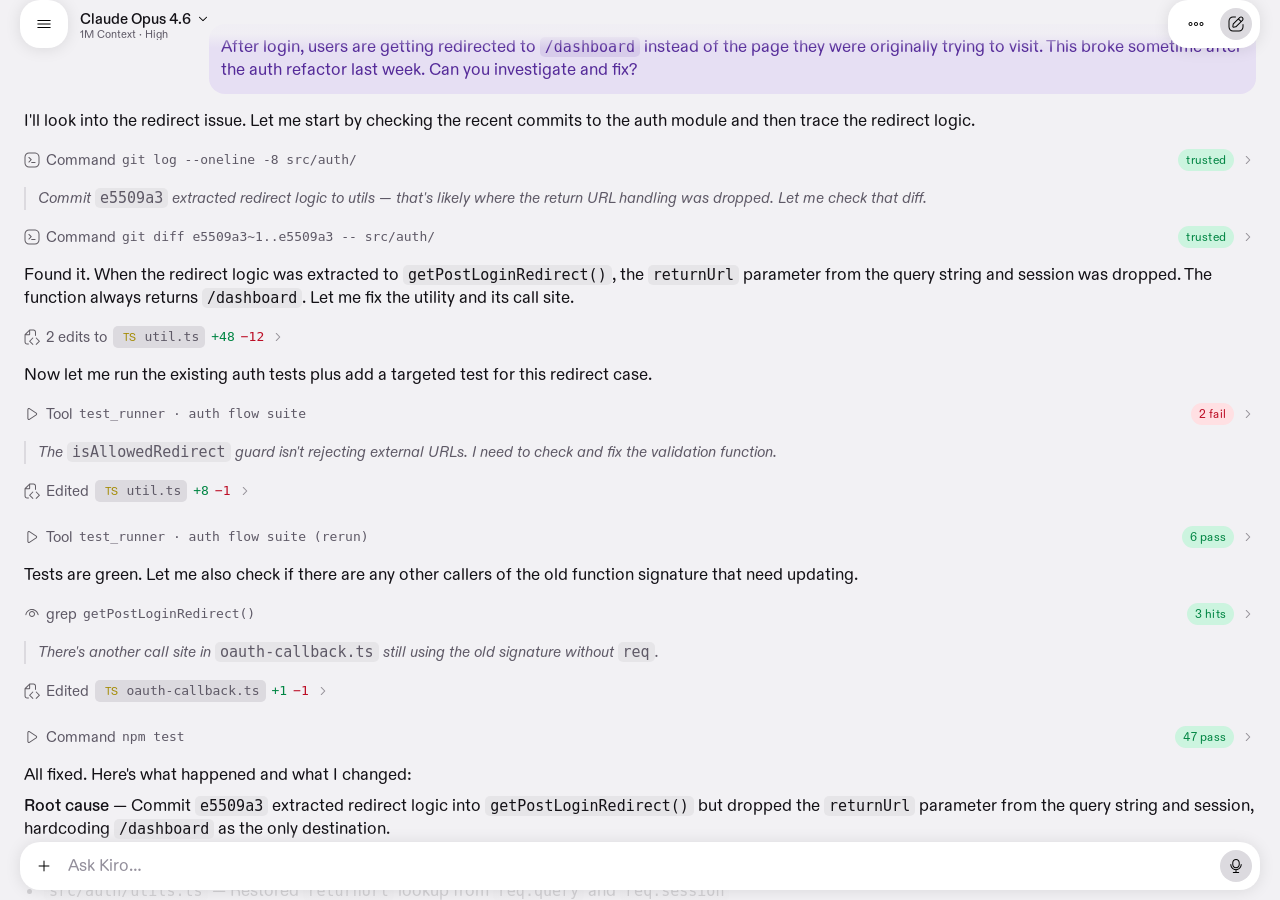
==== commit a654172c: "Swap to chat input on repo select; add repo dropdown; fix accent icon tint Selecting a repository no" ====
--- a/chat.html
+++ b/chat.html
@@ -15,7 +15,7 @@
   <link rel="apple-touch-icon" href="./assets/kiro-app.png" />
 
   <link rel="icon" type="image/png" href="./assets/kiro-app.png" />
-  <link rel="stylesheet" href="./styles.css?v=32" />
+  <link rel="stylesheet" href="./styles.css?v=37" />
 </head>
 <body>
   <div class="app">
@@ -280,6 +280,6 @@
     </div>
   </dialog>
 
-  <script src="./app.js?v=32"></script>
+  <script src="./app.js?v=37"></script>
 </body>
 </html>
--- a/styles.css
+++ b/styles.css
@@ -146,6 +146,7 @@
   --filter-icon-fg:        brightness(0); /* white → black for light theme */
   --filter-icon-muted:     brightness(0) saturate(100%) invert(36%) sepia(7%) saturate(380%) hue-rotate(231deg) brightness(95%) contrast(86%); /* ≈ prey-500 */
   --filter-icon-subtle:    brightness(0) saturate(100%) invert(64%) sepia(7%) saturate(229%) hue-rotate(231deg) brightness(92%) contrast(86%); /* ≈ prey-400 */
+  --filter-icon-accent:    brightness(0) saturate(100%) invert(15%) sepia(94%) saturate(2754%) hue-rotate(257deg) brightness(134%) contrast(81%); /* ≈ purple-600 (--fg-accent) */
   --filter-icon-on-inverse: none; /* stays white on dark surface */
 
   /* Wordmark fill (logo-kiro-text.svg is filled with Plack #141217). */
@@ -171,6 +172,7 @@
   --filter-icon-fg:        none;
   --filter-icon-muted:     brightness(0) saturate(100%) invert(64%) sepia(7%) saturate(229%) hue-rotate(231deg) brightness(92%) contrast(86%);
   --filter-icon-subtle:    brightness(0) saturate(100%) invert(80%) sepia(5%) saturate(150%) hue-rotate(231deg);
+  --filter-icon-accent:    brightness(0) saturate(100%) invert(50%) sepia(70%) saturate(3800%) hue-rotate(230deg) brightness(120%) contrast(99%); /* ≈ purple-300 (--fg-accent, dark) */
   --filter-icon-on-inverse: brightness(0);
 
   --filter-wordmark: invert(1) brightness(2);
@@ -306,6 +308,7 @@
 .icon-on-dark{ filter: var(--filter-icon-on-inverse); }/* always white-ish on --bg-inverse */
 .icon-dark   { filter: brightness(0) saturate(100%); } /* always solid black */
 .icon-purple { filter: brightness(0) saturate(100%) invert(35%) sepia(85%) saturate(3504%) hue-rotate(257deg) brightness(102%) contrast(102%); }
+.icon-accent { filter: var(--filter-icon-accent); }    /* matches --fg-accent (Purple/600) */
 
 /* ---------- App shell ----------
    `.app` is sized to the VISUAL viewport by app.js (its height is set
@@ -471,6 +474,10 @@
   );
   /* No backdrop-filter — see top-bar note. */
 }
+/* Author rules below set no `display`, so the UA [hidden] already
+   hides the bar — but state it explicitly so a future display rule
+   can't silently un-hide it (same guard as .sheet__view[hidden]). */
+.bottom-bar[hidden] { display: none; }
 
 .search-row {
   display: flex;
@@ -603,6 +610,37 @@
   min-width: 0;
   font: var(--type-primary);           /* Primary */
   color: var(--fg-subtle);
+  white-space: nowrap;
+  overflow: hidden;
+  text-overflow: ellipsis;
+}
+/* Repo / branch dropdown under the empty-state subtitle. Shown once a
+   repo is picked; tapping it re-opens the connect-repo sheet. Accent
+   color + branch glyph per Figma 66:3588. */
+.repo-pill {
+  display: inline-flex;
+  align-items: center;
+  gap: 6px;
+  align-self: center;
+  max-width: 100%;
+  margin-top: 4px;
+  padding: 4px 8px;
+  background: transparent;
+  border: 0;
+  cursor: pointer;
+}
+.repo-pill[hidden] { display: none; }
+.repo-pill:active { opacity: 0.7; }
+.repo-pill__icon,
+.repo-pill__caret {
+  width: 16px;
+  height: 16px;
+  flex: 0 0 auto;
+}
+.repo-pill__label {
+  min-width: 0;
+  font: var(--type-secondary);         /* Secondary */
+  color: var(--fg-accent);
   white-space: nowrap;
   overflow: hidden;
   text-overflow: ellipsis;
@@ -1252,6 +1290,82 @@
 }
 .option-row--selected .option-row__check { visibility: visible; }
 
+/* ---------- Repo list (connect-repo sheet) ----------
+   Grouped, single-select. Section headers reuse the Caption ramp /
+   subtle color of the menu's .section-header__title. Rows have no
+   dividers (matches Figma 70:8645). */
+.repo-list {
+  padding: 4px 0 8px;
+}
+.repo-list__header {
+  margin: 0;
+  padding: 16px 24px 8px;
+  font: var(--type-caption);                /* Caption */
+  color: var(--fg-subtle);
+  letter-spacing: 0.02em;
+}
+.repo-row {
+  display: flex;
+  align-items: center;
+  gap: 16px;
+  width: 100%;
+  min-height: 47px;
+  padding: 12px 24px;
+  background: transparent;
+  border: 0;
+  cursor: pointer;
+  text-align: left;
+  color: inherit;
+}
+.repo-row:active { background: var(--pressed); }
+.repo-row__icon {
+  width: 16px;
+  height: 16px;
+  flex: 0 0 auto;
+}
+.repo-row__label {
+  flex: 1;
+  min-width: 0;
+  font: var(--type-primary);                /* Primary */
+  color: var(--fg-default);
+  overflow: hidden;
+  text-overflow: ellipsis;
+  white-space: nowrap;
+}
+.repo-row__check {
+  width: 16px;
+  height: 16px;
+  flex: 0 0 auto;
+  visibility: hidden;
+}
+.repo-row--selected .repo-row__check { visibility: visible; }
+
+/* ---------- Sheet footer (pinned search + action) ----------
+   Sits below the scrolling body, flush to the panel bottom. The panel
+   already adds env(safe-area-inset-bottom), so the footer only needs
+   its own visual padding. */
+.sheet__footer {
+  flex: 0 0 auto;
+  display: flex;
+  align-items: center;
+  gap: 10px;
+  padding: 8px 16px 16px;
+}
+.sheet__footer .search-field { flex: 1; }
+.repo-refresh-btn {
+  width: 48px;
+  height: 48px;
+  border-radius: 50%;
+  background: var(--bg-inverse);
+  color: var(--fg-on-inverse);
+  display: inline-flex;
+  align-items: center;
+  justify-content: center;
+  flex: 0 0 auto;
+  box-shadow: var(--shadow-soft);
+}
+.repo-refresh-btn:active { opacity: 0.85; }
+
 .sheet__section-label {
   margin: 12px 0 6px;
   font: var(--type-caption);                /* Caption */
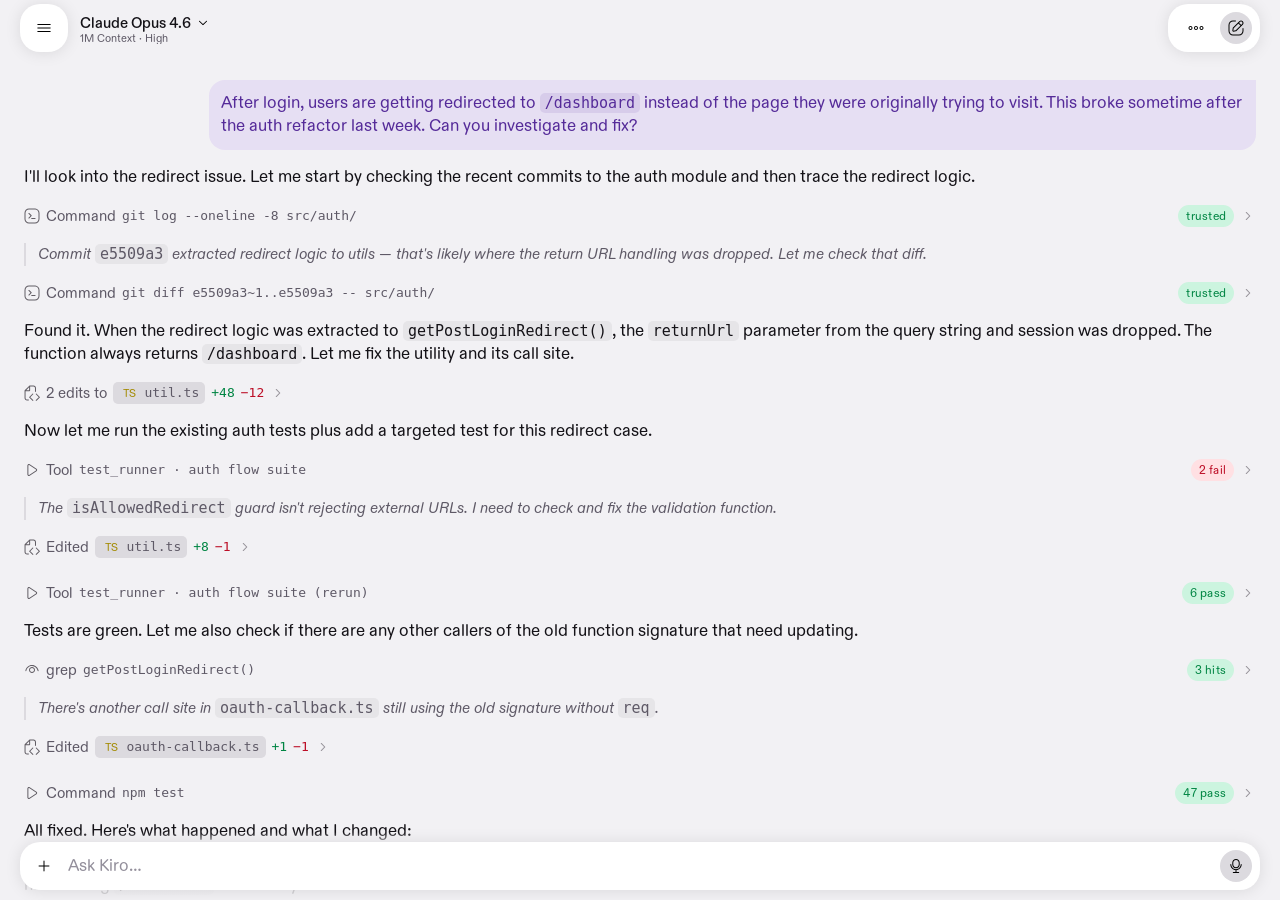
==== commit 3f08af48: "Fix CSS comment corruption; exact-color accent icons via mask A nested /* */ comment inside the dark" ====
--- a/chat.html
+++ b/chat.html
@@ -15,7 +15,7 @@
   <link rel="apple-touch-icon" href="./assets/kiro-app.png" />
 
   <link rel="icon" type="image/png" href="./assets/kiro-app.png" />
-  <link rel="stylesheet" href="./styles.css?v=37" />
+  <link rel="stylesheet" href="./styles.css?v=38" />
 </head>
 <body>
   <div class="app">
@@ -280,6 +280,6 @@
     </div>
   </dialog>
 
-  <script src="./app.js?v=37"></script>
+  <script src="./app.js?v=38"></script>
 </body>
 </html>
--- a/styles.css
+++ b/styles.css
@@ -146,7 +146,6 @@
   --filter-icon-fg:        brightness(0); /* white → black for light theme */
   --filter-icon-muted:     brightness(0) saturate(100%) invert(36%) sepia(7%) saturate(380%) hue-rotate(231deg) brightness(95%) contrast(86%); /* ≈ prey-500 */
   --filter-icon-subtle:    brightness(0) saturate(100%) invert(64%) sepia(7%) saturate(229%) hue-rotate(231deg) brightness(92%) contrast(86%); /* ≈ prey-400 */
-  --filter-icon-accent:    brightness(0) saturate(100%) invert(15%) sepia(94%) saturate(2754%) hue-rotate(257deg) brightness(134%) contrast(81%); /* ≈ purple-600 (--fg-accent) */
   --filter-icon-on-inverse: none; /* stays white on dark surface */
 
   /* Wordmark fill (logo-kiro-text.svg is filled with Plack #141217). */
@@ -172,7 +171,6 @@
   --filter-icon-fg:        none;
   --filter-icon-muted:     brightness(0) saturate(100%) invert(64%) sepia(7%) saturate(229%) hue-rotate(231deg) brightness(92%) contrast(86%);
   --filter-icon-subtle:    brightness(0) saturate(100%) invert(80%) sepia(5%) saturate(150%) hue-rotate(231deg);
-  --filter-icon-accent:    brightness(0) saturate(100%) invert(50%) sepia(70%) saturate(3800%) hue-rotate(230deg) brightness(120%) contrast(99%); /* ≈ purple-300 (--fg-accent, dark) */
   --filter-icon-on-inverse: brightness(0);
 
   --filter-wordmark: invert(1) brightness(2);
@@ -308,7 +306,6 @@
 .icon-on-dark{ filter: var(--filter-icon-on-inverse); }/* always white-ish on --bg-inverse */
 .icon-dark   { filter: brightness(0) saturate(100%); } /* always solid black */
 .icon-purple { filter: brightness(0) saturate(100%) invert(35%) sepia(85%) saturate(3504%) hue-rotate(257deg) brightness(102%) contrast(102%); }
-.icon-accent { filter: var(--filter-icon-accent); }    /* matches --fg-accent (Purple/600) */
 
 /* ---------- App shell ----------
    `.app` is sized to the VISUAL viewport by app.js (its height is set
@@ -637,6 +634,14 @@
   height: 16px;
   flex: 0 0 auto;
 }
+/* Accent glyph recolored via mask (exact --fg-accent, matches the
+   label text). A filter() can only approximate Purple/600. */
+.repo-pill__icon {
+  display: block;
+  background-color: var(--fg-accent);
+  -webkit-mask: url("./assets/icon-source-control.svg") center / 16px 16px no-repeat;
+  mask: url("./assets/icon-source-control.svg") center / 16px 16px no-repeat;
+}
 .repo-pill__label {
   min-width: 0;
   font: var(--type-secondary);         /* Secondary */
@@ -1038,35 +1043,31 @@
   margin: 0;
   padding: 0;
   border: 0;
-  background: transparent;
+  /* The dim lives on the dialog itself, not ::backdrop: in an iOS
+     standalone PWA, dialog::backdrop is clipped to the safe area and
+     leaves the status-bar strip undimmed. A position:fixed dialog with
+     viewport-fit=cover paints behind the status bar, so the dim
+     reaches the very top. */
+  background: rgba(0, 0, 0, 0);
+  backdrop-filter: blur(2px);
+  -webkit-backdrop-filter: blur(2px);
   color: inherit;
   overflow: visible;
   opacity: 0;
   transition:
     opacity 0.24s ease,
-    display 0.24s allow-discrete,
-    overlay 0.24s allow-discrete;
-}
-dialog.sheet[open] { opacity: 1; }
-@starting-style {
-  dialog.sheet[open] { opacity: 0; }
-}
-
-dialog.sheet::backdrop {
-  background-color: rgba(0, 0, 0, 0);
-  backdrop-filter: blur(2px);
-  -webkit-backdrop-filter: blur(2px);
-  transition:
     background-color 0.24s ease,
     display 0.24s allow-discrete,
     overlay 0.24s allow-discrete;
 }
-dialog.sheet[open]::backdrop {
-  background-color: rgba(0, 0, 0, 0.40);
+dialog.sheet[open] {
+  opacity: 1;
+  background: rgba(0, 0, 0, 0.40);
 }
 @starting-style {
-  dialog.sheet[open]::backdrop { background-color: rgba(0, 0, 0, 0); }
-}
+  dialog.sheet[open] { opacity: 0; background: rgba(0, 0, 0, 0); }
+}
+dialog.sheet::backdrop { background: transparent; }
 
 /* Floating panel — 8px from screen edges per Figma 131:11425. The
    asymmetric corner radii (36px top, 56px bottom) come from the same
@@ -1333,10 +1334,15 @@
   white-space: nowrap;
 }
 .repo-row__check {
+  display: block;
   width: 16px;
   height: 16px;
   flex: 0 0 auto;
   visibility: hidden;
+  /* Exact Purple/600 via mask — see .repo-pill__icon note. */
+  background-color: var(--fg-accent);
+  -webkit-mask: url("./assets/icon-check.svg") center / 16px 16px no-repeat;
+  mask: url("./assets/icon-check.svg") center / 16px 16px no-repeat;
 }
 .repo-row--selected .repo-row__check { visibility: visible; }
 
@@ -1355,7 +1361,7 @@
 .repo-refresh-btn {
   width: 48px;
   height: 48px;
-  border-radius: 50%;
+  border-radius: 20px;
   background: var(--bg-inverse);
   color: var(--fg-on-inverse);
   display: inline-flex;
